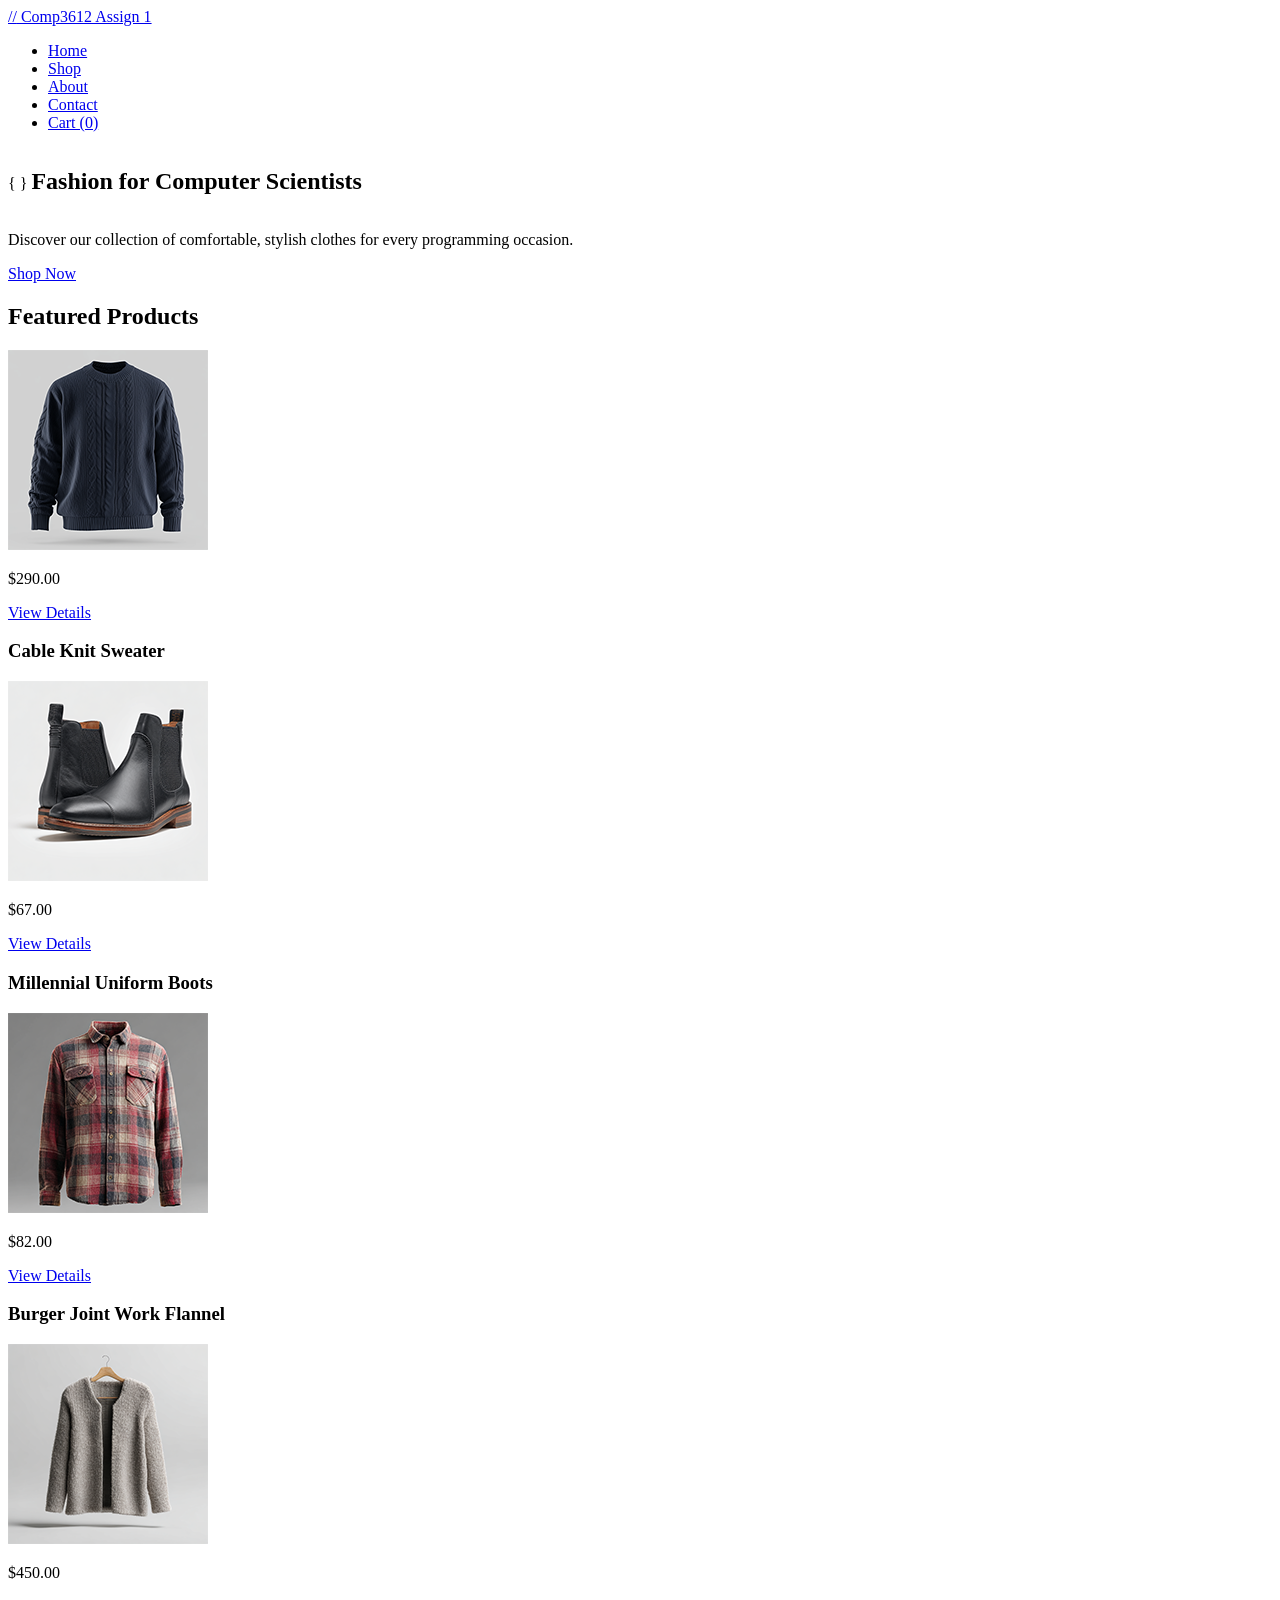
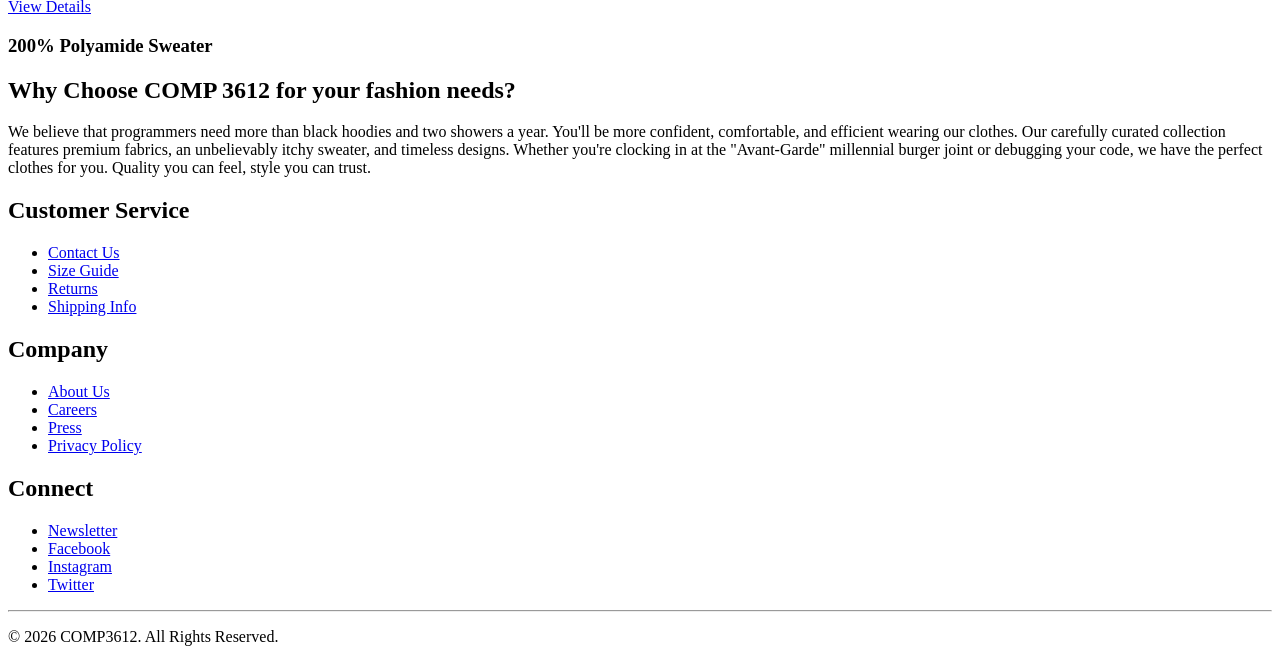
==== index.html @ a73e7484 "finished index.html and now sprucing up about.html" ====
<!DOCTYPE html>
<html lang="en">
<head>
    <meta charset="utf-8">
    <title>Comp 3612 Assign 1 Home</title>
    <link rel="stylesheet" href="a1-styles.css" />
    <meta name = "viewport" content = "width-device-width, initial-scale = 1.0">
</head>
<body>



<header>
    <div>
    <a class = "logo" href = index.html>
        <span class = "two-slashes">//</span>
        Comp3612 Assign 1
    </a>
    </div>
    <nav>
        <ul class = "navigation-bar">
            <li><a href="index.html">Home</a></li>
            <li><a href="#">Shop</a></li>
            <li><a href="about.html">About</a></li>
            <li><a href="#">Contact</a></li>
            <li><a href="#">Cart (0)</a></li>

        </ul>
    </nav>

<main>
    <section class = "hero">
        <span class = " brace left-side-brace" >{</span>
        <span class = "brace right-side-brace" >}</span>
        <h1> Fashion for Computer Scientists</h1>
        <p>Discover our collection of comfortable, stylish clothes for every programming occasion. </p>
        <a href = "#" class="shop-button">Shop Now</a>
    </section>

    <section class = "all-products">
        <h2>Featured Products</h2>
        <div class = "cards">
            <article class = "card">
                <img src = "data/images/003-small-front.png" alt="Cable Knit Sweater">
                <p class = "item-cost">$290.00</p>
                <a href = "product.html" class = "button">View Details</a>
                <h3> Cable Knit Sweater</h3>
            </article>

            <article class = "card">
                <img src = "data/images/008-small-front.png" alt="Lemon Pepper Steppers">
                <p class = "item-cost">$67.00</p>
                <a href = "product.html" class = "button">View Details</a>
                <h3> Millennial Uniform Boots</h3>
            </article>

            <article class = "card">
                <img src = "data/images/011-small-front.png" alt="Millennial Wood Splitter">
                <p class = "item-cost">$82.00</p>
                <a href = "product.html" class = "button">View Details</a>
                <h3>Burger Joint Work Flannel</h3>
            </article>
            
            <article class = "card">
                <img src = "data/images/009-small-front.png" alt="Needle Felted Sweater">
                <p class = "item-cost">$450.00</p>
                <a href = "product.html" class = "button">View Details</a>
                <h3> 200% Polyamide Sweater</h3>
            </article>
    </section>

    <section class  = "why-choose-our-clothing">
        <h2>Why Choose COMP 3612 for your fashion needs?</h2>
        <p> We believe that programmers need more than black hoodies and two showers a year. You'll
            be more confident, comfortable, and efficient wearing our clothes. Our carefully curated collection 
            features premium fabrics, an unbelievably itchy sweater, and timeless designs. 

            Whether you're clocking in at the "Avant-Garde" millennial burger joint or debugging your code,
            we have the perfect clothes for you. Quality you can feel, style you can trust. 
        </p>
    </section>
    </main>

    <footer>
        <div class = "grid-style-container">
            <div class = "grid-box">
                <h2>Customer Service</h2>
                <ul>
                    <li><a href = "#">Contact Us</a></li>
                    <li><a href = "#">Size Guide</a></li>
                    <li><a href = "#">Returns</a></li>
                    <li><a href = "#">Shipping Info</a></li>
                </ul>
            </div>
            <div class = "grid-box">
                <h2>Company</h2>
                <ul>
                    <li><a href = "about.html">About Us</a></li>
                    <li><a href = "#">Careers</a></li>
                    <li><a href = "#">Press</a></li>
                    <li><a href = "#">Privacy Policy</a></li>
                </ul>
            </div>
            <div class = "grid-box">
                <h2>Connect</h2>
                <ul>
                    <li><a href = "#">Newsletter</a></li>
                    <li><a href = "#">Facebook</a></li>
                    <li><a href = "#">Instagram</a></li>
                    <li><a href = "#">Twitter</a></li>
                </ul>
            </div>        
        </div>
            <hr>
            <p>&copy; 2026 COMP3612. All Rights Reserved.</p>

    </footer>
</body>
</html>
---- a1-styles.css ----
.top-nav {
    list-style-type: none;
    display: flex;
    padding: 0rem;
    margin-left: 2rem;
    gap: 2rem;
}

h1 {
    display: inline-flex;
    width: 70%;
}

h1 .bolded-font {
    font-weight: bolder;
}

h1 .top-nav {
    display: inline-flex;

}
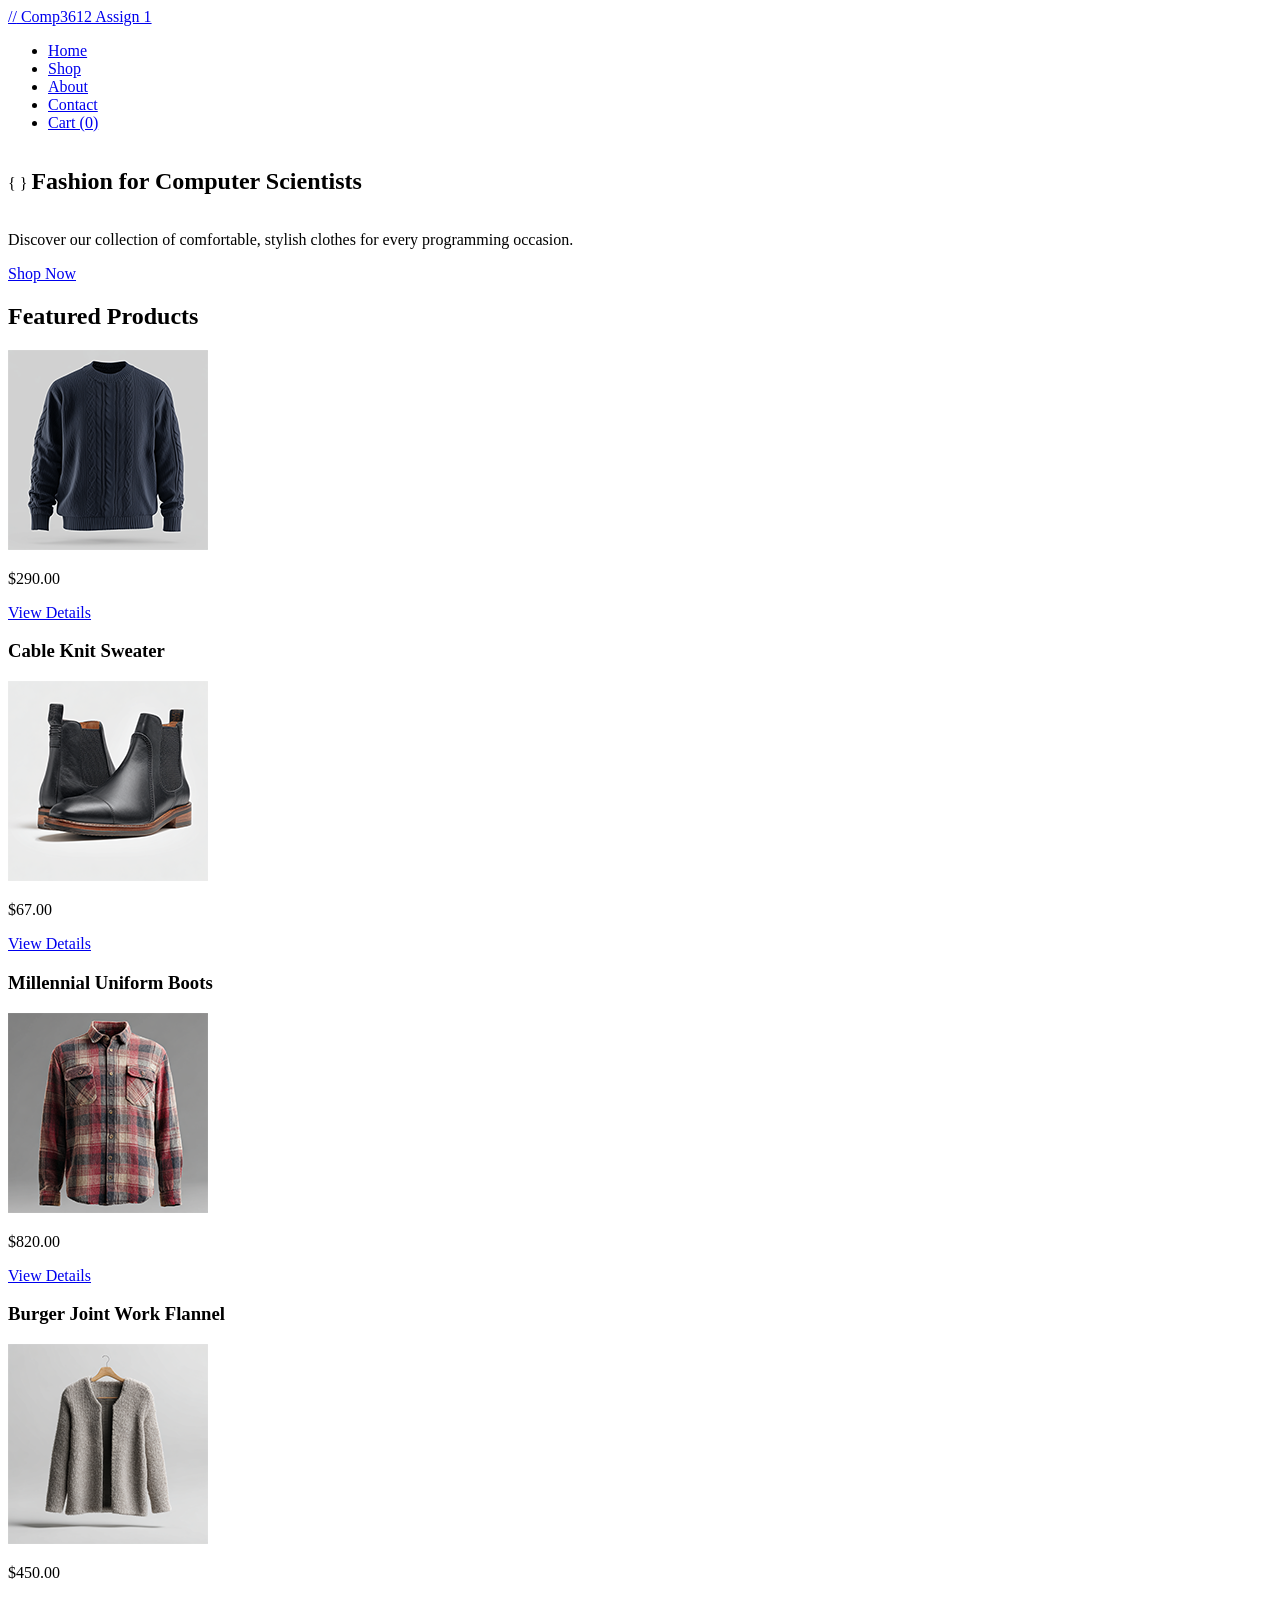
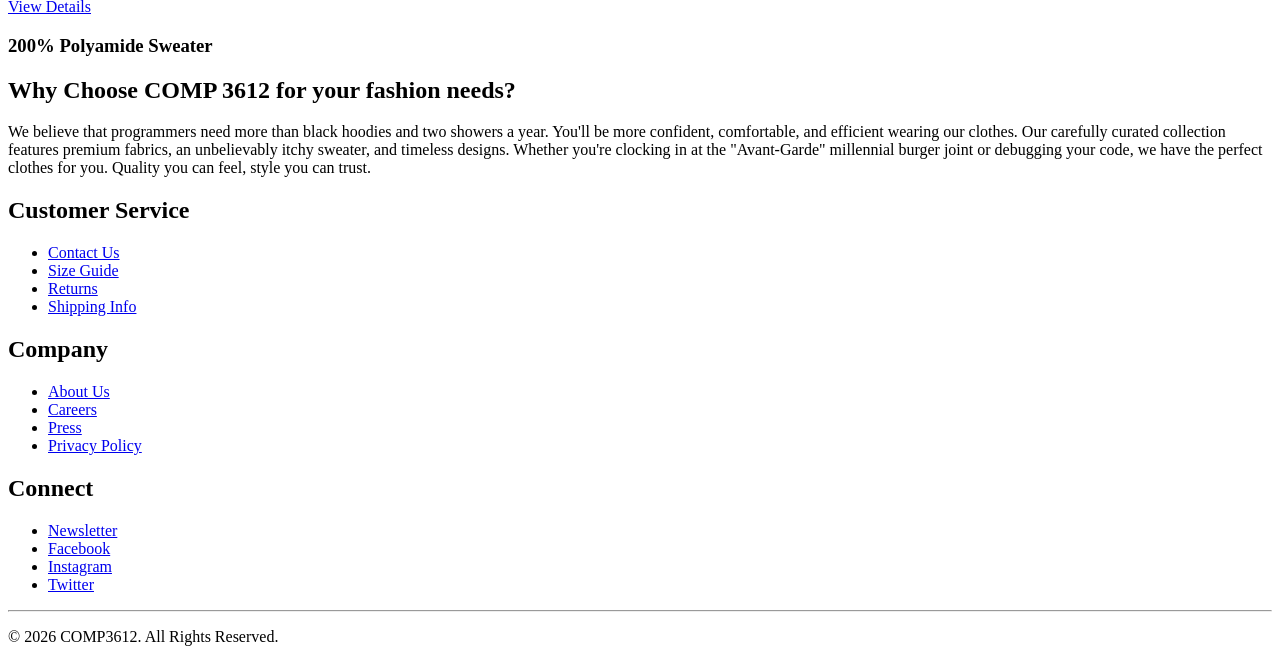
==== commit f052c7e1: "added images for about section, tidied up about." ====
--- a/index.html
+++ b/index.html
@@ -3,7 +3,7 @@
 <head>
     <meta charset="utf-8">
     <title>Comp 3612 Assign 1 Home</title>
-    <link rel="stylesheet" href="a1-styles.css" />
+    <link rel="stylesheet" href="a1-styles.css"/>
     <meta name = "viewport" content = "width-device-width, initial-scale = 1.0">
 </head>
 <body>
@@ -27,6 +27,7 @@
 
         </ul>
     </nav>
+</header>
 
 <main>
     <section class = "hero">
@@ -56,7 +57,7 @@
 
             <article class = "card">
                 <img src = "data/images/011-small-front.png" alt="Millennial Wood Splitter">
-                <p class = "item-cost">$82.00</p>
+                <p class = "item-cost">$820.00</p>
                 <a href = "product.html" class = "button">View Details</a>
                 <h3>Burger Joint Work Flannel</h3>
             </article>
@@ -67,6 +68,7 @@
                 <a href = "product.html" class = "button">View Details</a>
                 <h3> 200% Polyamide Sweater</h3>
             </article>
+        </div>
     </section>
 
     <section class  = "why-choose-our-clothing">
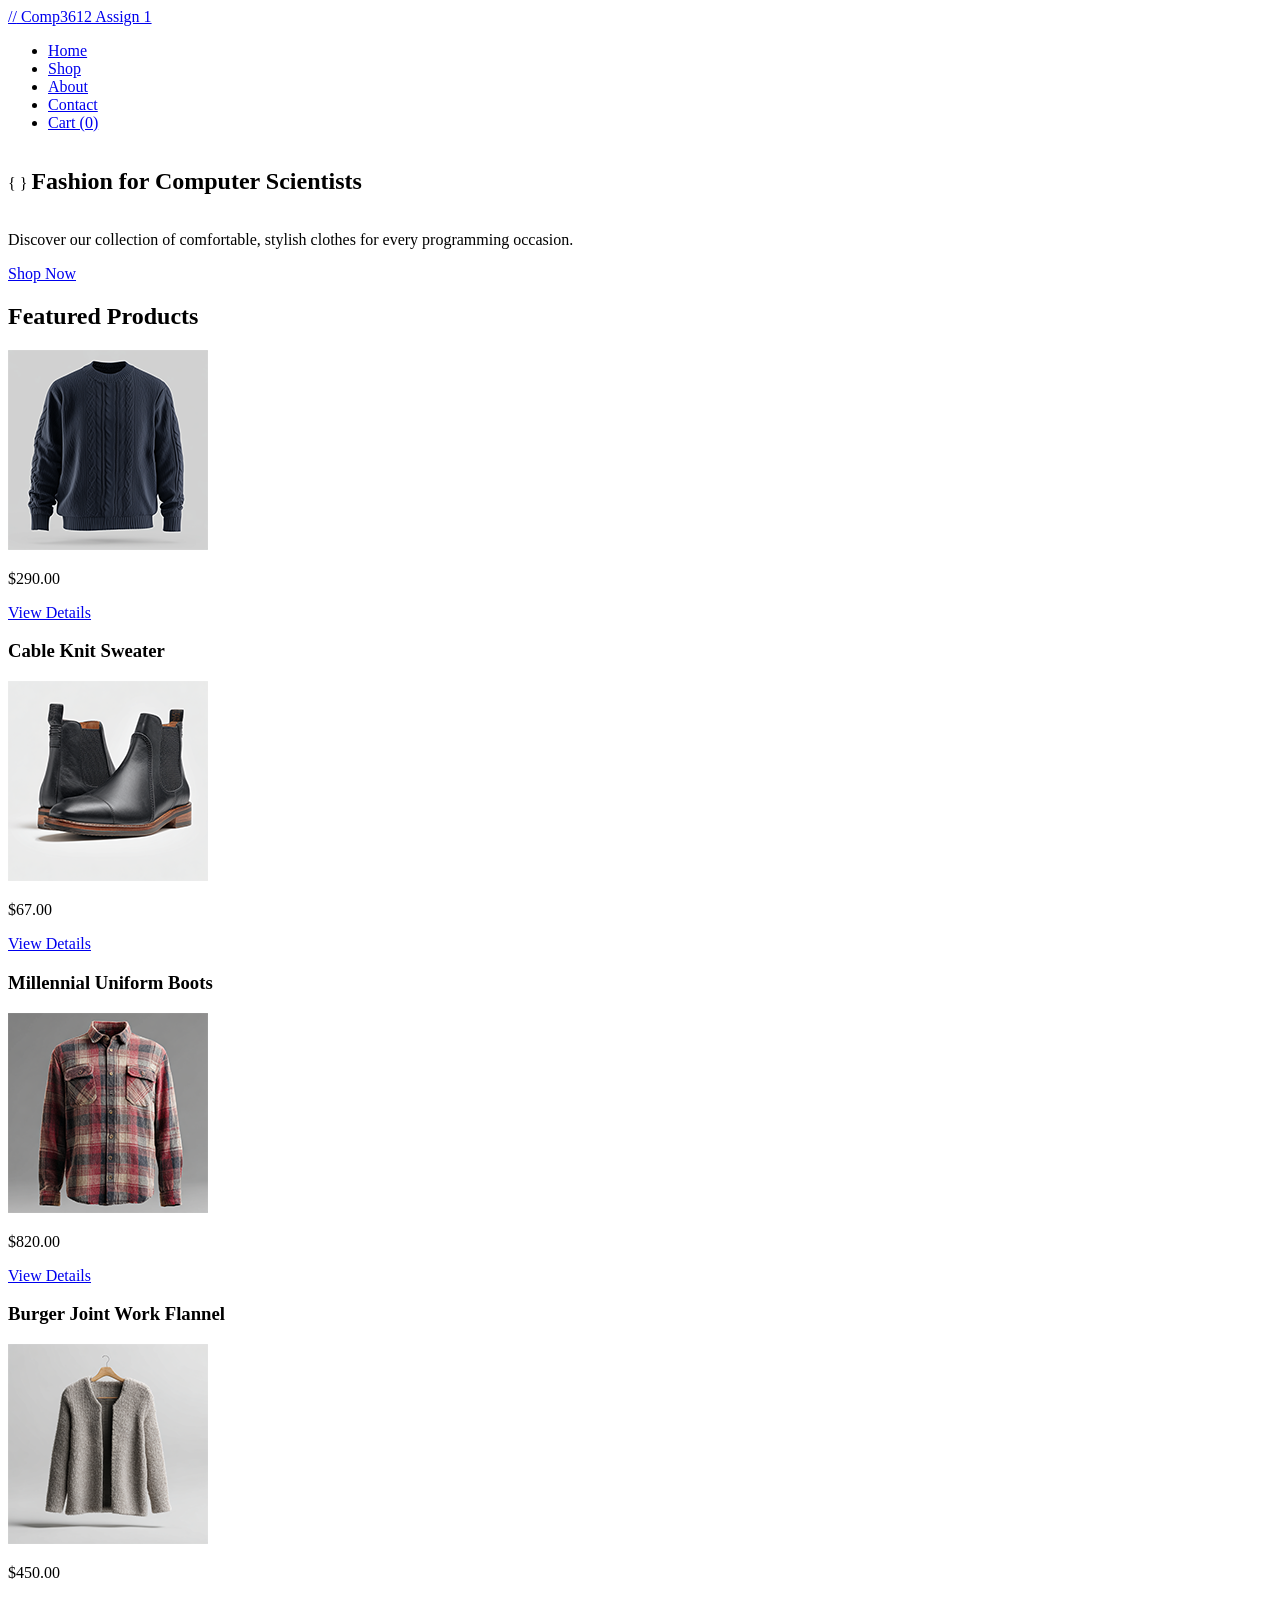
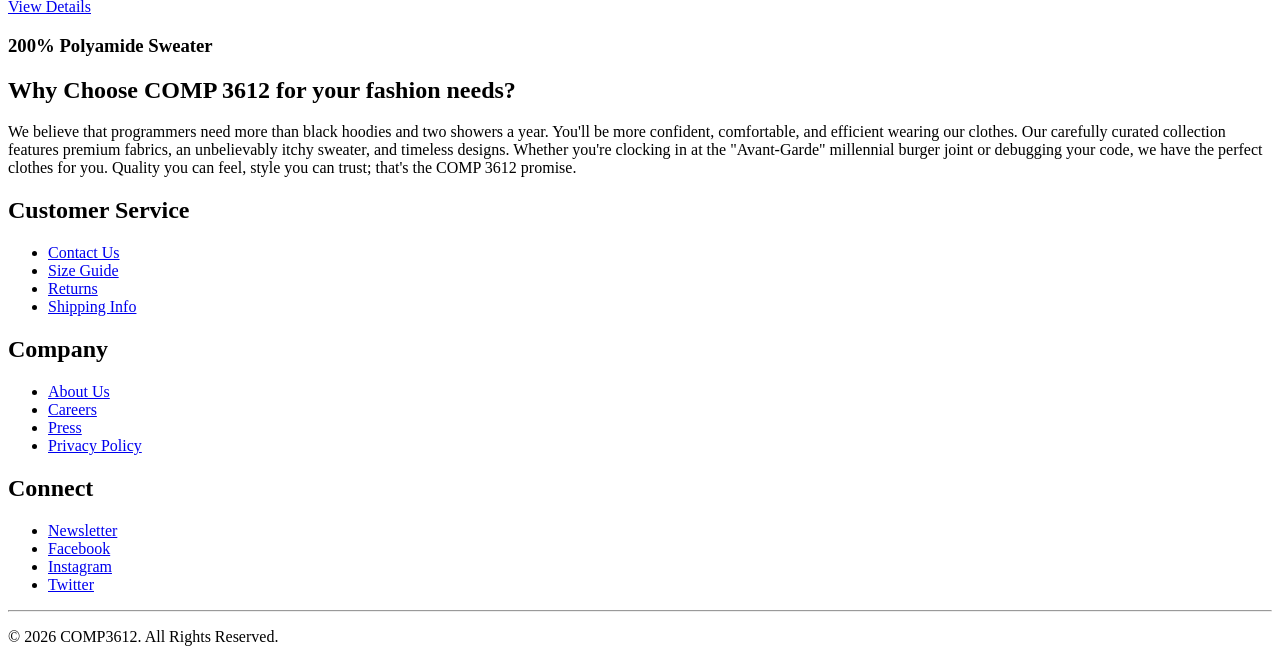
==== commit fe5abde9: "Working on the individual product page... havent even touched css yet. lord help me" ====
--- a/index.html
+++ b/index.html
@@ -2,13 +2,14 @@
 <html lang="en">
 <head>
     <meta charset="utf-8">
-    <title>Comp 3612 Assign 1 Home</title>
+    <title>Home - Comp 3612 Assign 1</title>
     <link rel="stylesheet" href="a1-styles.css"/>
     <meta name = "viewport" content = "width-device-width, initial-scale = 1.0">
 </head>
 <body>
 
-
+<!-- W3c has an html & css validator. I used it to check my syntax!
+https://validator.w3.org/ -->
 
 <header>
     <div>
@@ -78,7 +79,7 @@
             features premium fabrics, an unbelievably itchy sweater, and timeless designs. 
 
             Whether you're clocking in at the "Avant-Garde" millennial burger joint or debugging your code,
-            we have the perfect clothes for you. Quality you can feel, style you can trust. 
+            we have the perfect clothes for you. Quality you can feel, style you can trust; that's the COMP 3612 promise. 
         </p>
     </section>
     </main>
--- a/a1-styles.css
+++ b/a1-styles.css
@@ -17,5 +17,4 @@
 
 h1 .top-nav {
     display: inline-flex;
-
 }
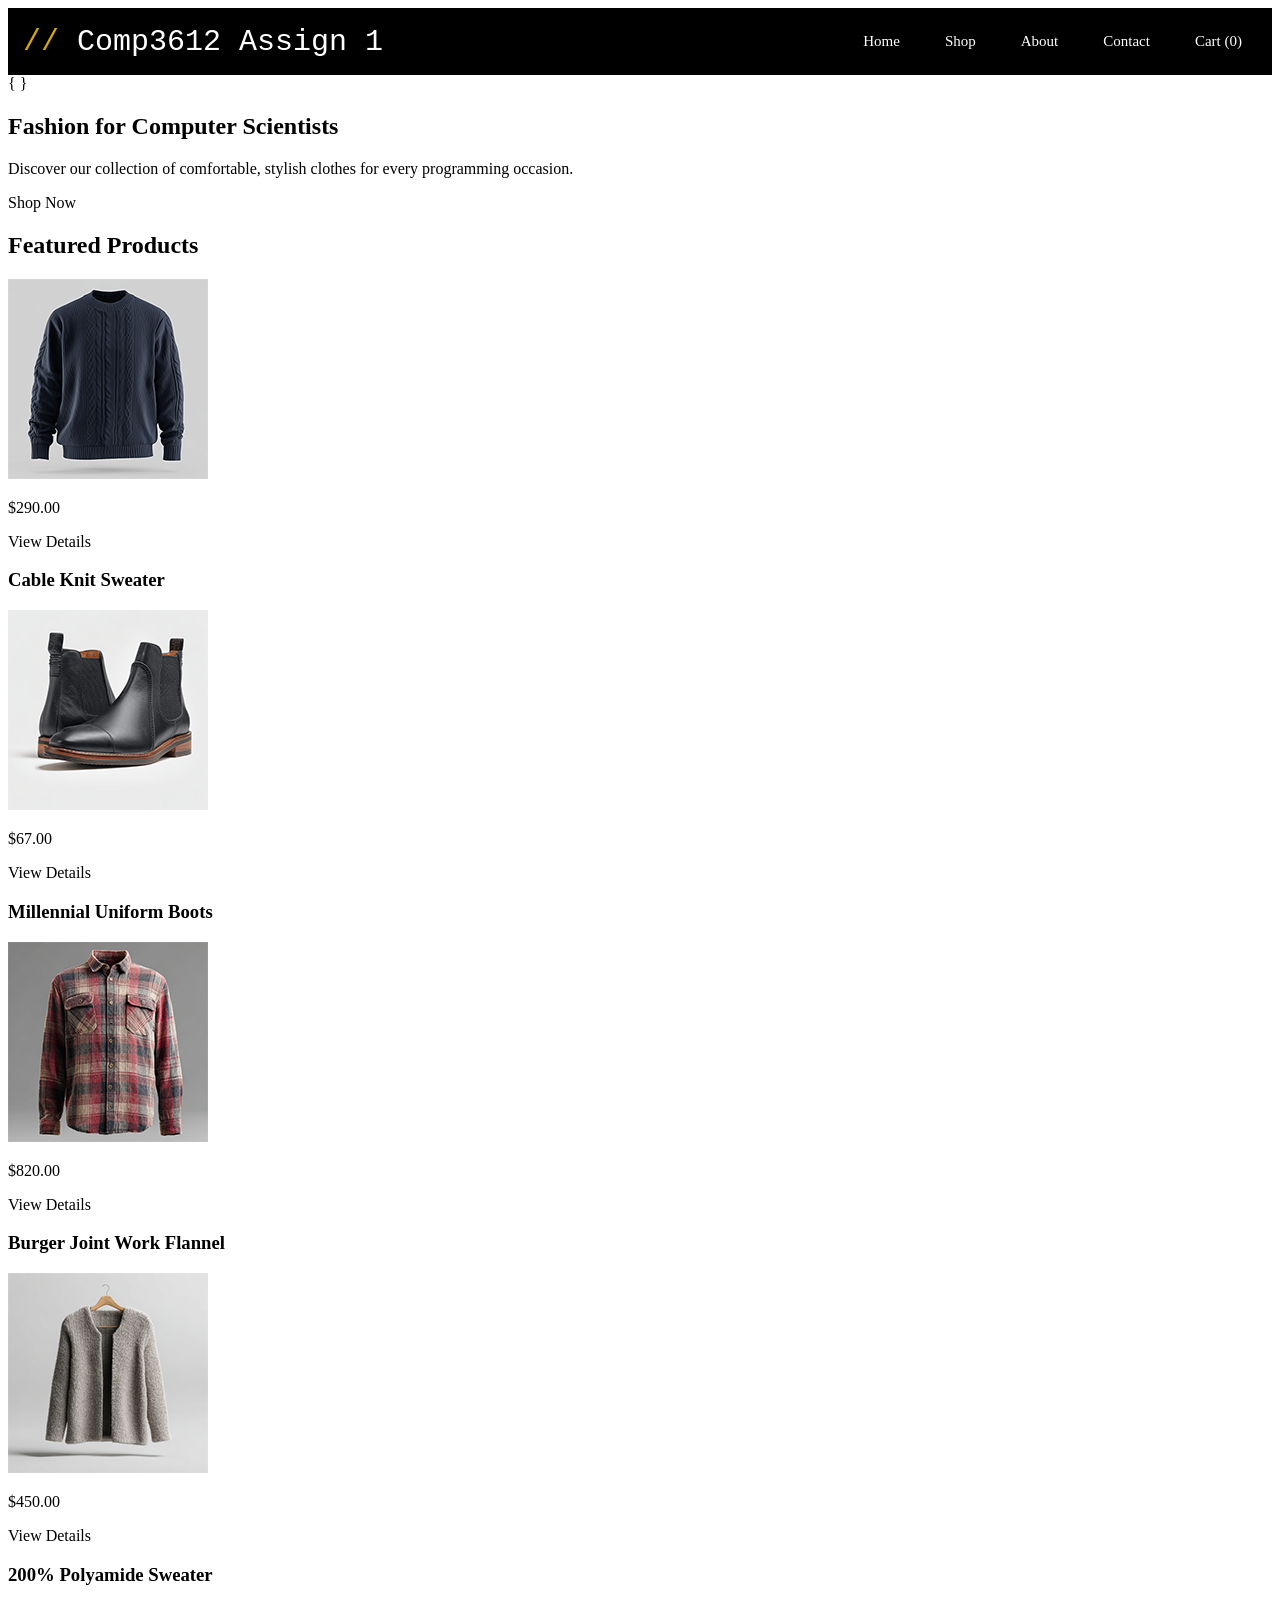
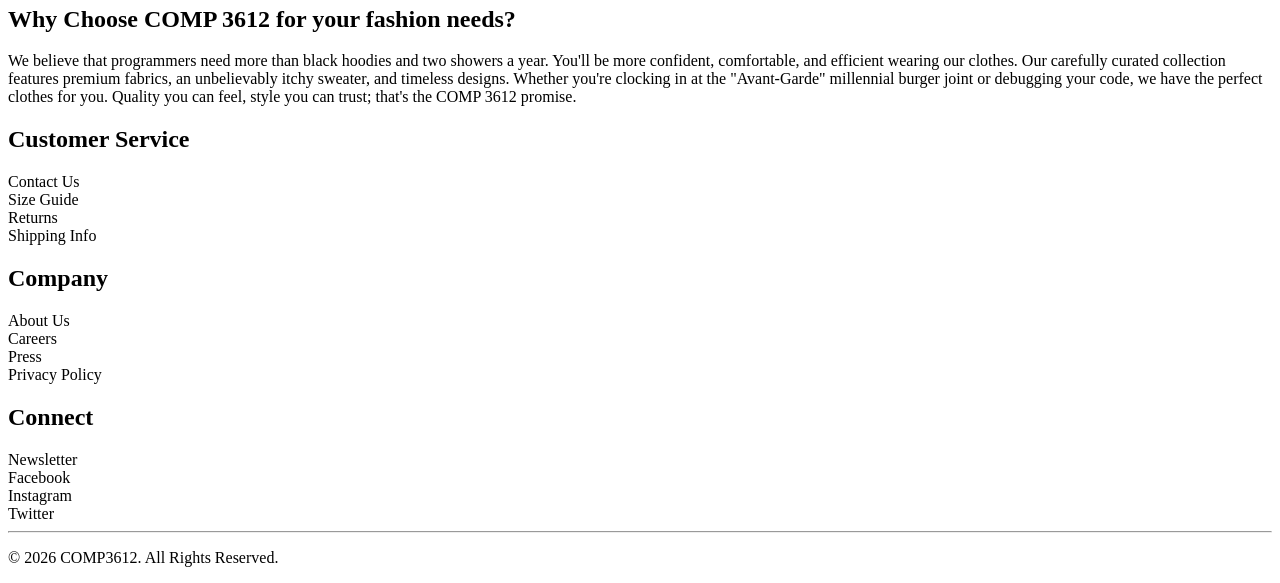
==== commit 73276a67: "finagling with the css... finally! i have set some of the header properties." ====
--- a/index.html
+++ b/index.html
@@ -13,7 +13,7 @@
 
 <header>
     <div>
-    <a class = "logo" href = index.html>
+    <a class = "logo" href = "index.html">
         <span class = "two-slashes">//</span>
         Comp3612 Assign 1
     </a>
--- a/a1-styles.css
+++ b/a1-styles.css
@@ -1,20 +1,55 @@
-.top-nav {
-    list-style-type: none;
-    display: flex;
-    padding: 0rem;
-    margin-left: 2rem;
-    gap: 2rem;
+/* <!-- W3c has an html & css validator. I used it to check my syntax!
+https://jigsaw.w3.org/css-validator/ */
+
+a{
+    color: inherit; 
+    text-decoration: none;
 }
 
-h1 {
-    display: inline-flex;
-    width: 70%;
+* {
+    box-sizing: border-box;
+} /* what this does is it makes the box sizes pre-specified. */
+
+ul {
+    list-style-type: none;
+    padding: 0;
+    margin: 0;
 }
 
-h1 .bolded-font {
-    font-weight: bolder;
+header {
+    background-color: black;
+    color: white;
+    display: flex;
+    justify-content: space-between;
+    align-items: center;
+    padding: 15px;
 }
 
-h1 .top-nav {
-    display: inline-flex;
+header ul {
+    display: flex;
+    gap: 15px;
+    font-size: 15px;
+}
+
+header ul a {
+    display: inline-block;
+    padding: 10px 15px;
+    border-radius: 4px;
+}
+
+header ul a:hover {
+    color: #d6a419;
+    background-color: #34495e;
+
+}
+
+header ul a.current {
+    background-color: #34495e;
+}
+.logo{
+    font-size: 30px;
+    font-family: monospace;
+}
+.two-slashes{
+    color:#d6a419;
 }
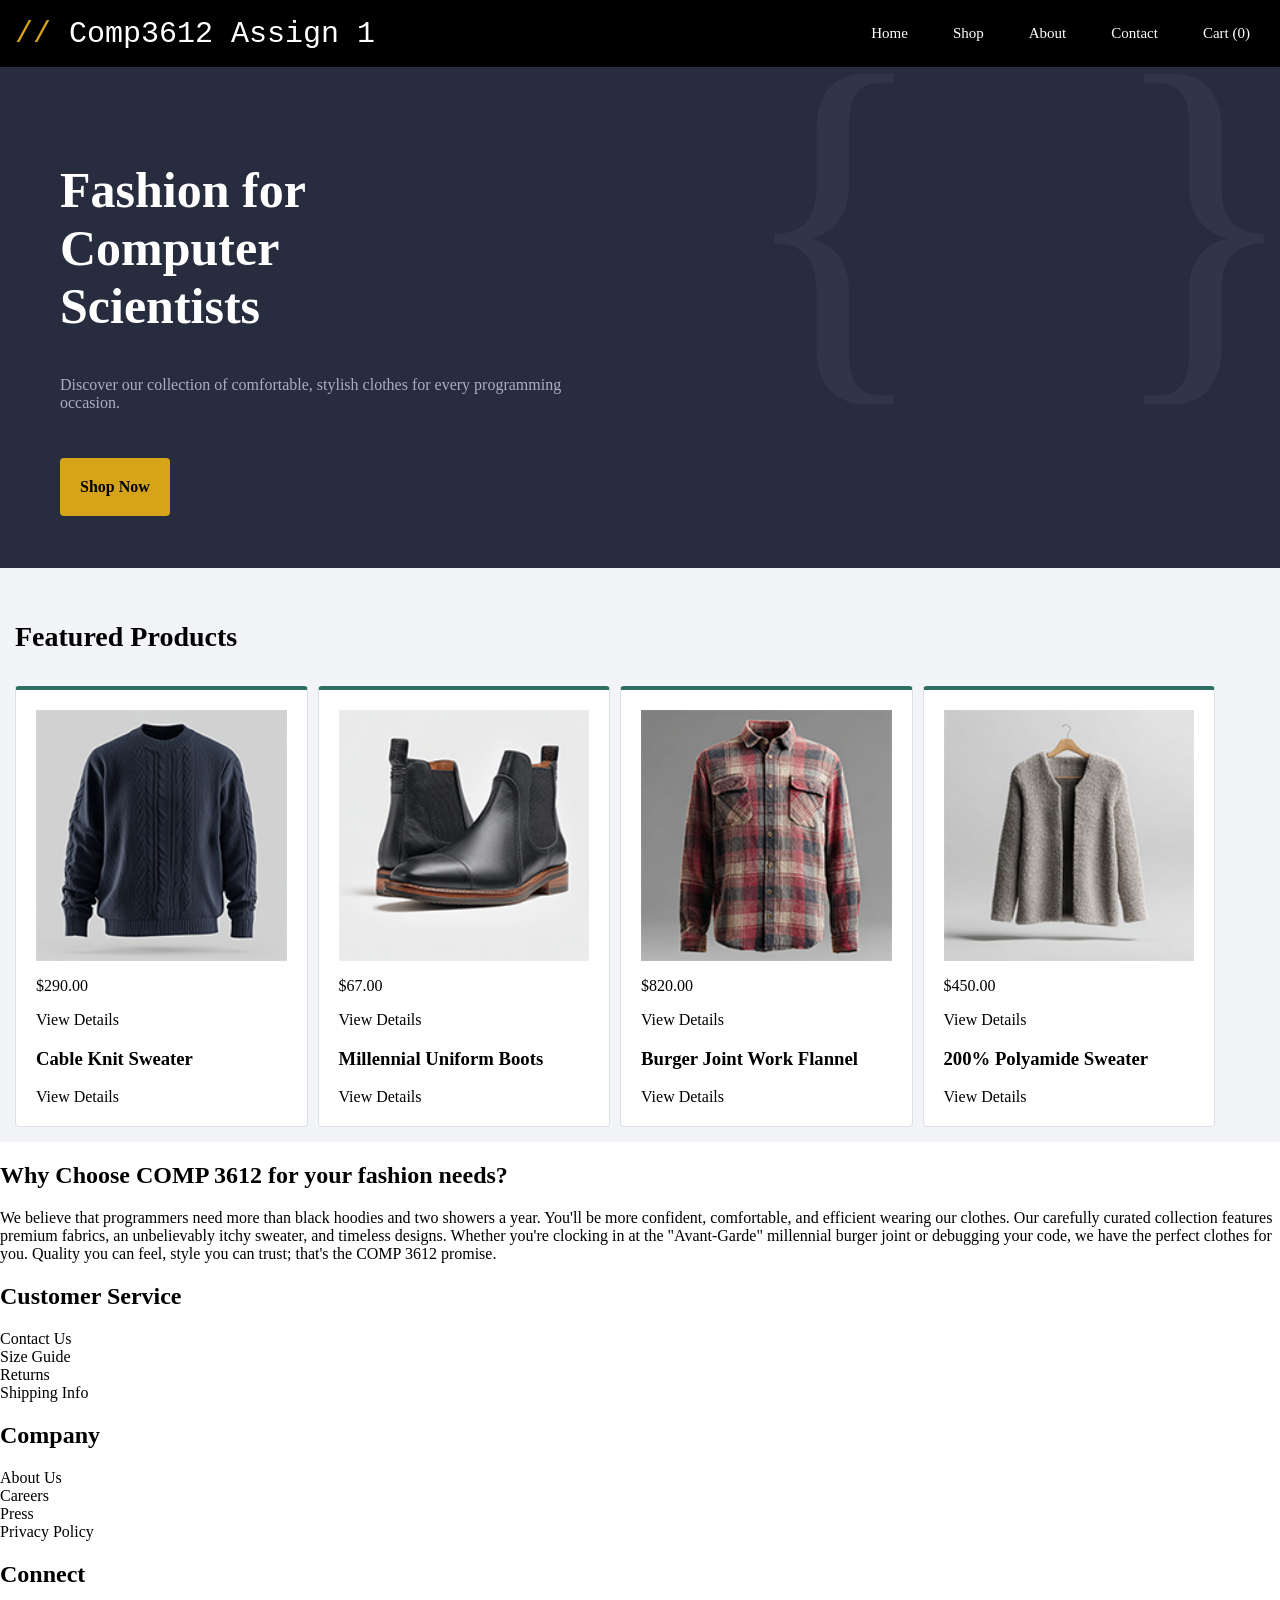
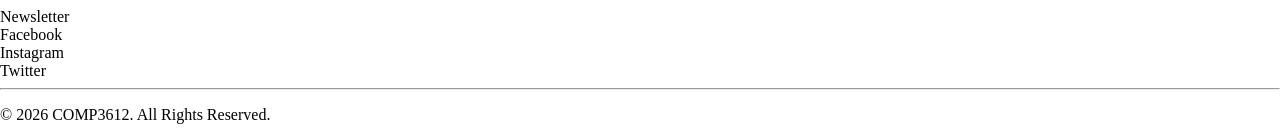
==== commit 3d94acf3: "figured out how z index works, added missing "view details" buttons for cards." ====
--- a/index.html
+++ b/index.html
@@ -47,6 +47,7 @@
                 <p class = "item-cost">$290.00</p>
                 <a href = "product.html" class = "button">View Details</a>
                 <h3> Cable Knit Sweater</h3>
+                <a href="product.html" class="button">View Details</a>
             </article>
 
             <article class = "card">
@@ -54,6 +55,7 @@
                 <p class = "item-cost">$67.00</p>
                 <a href = "product.html" class = "button">View Details</a>
                 <h3> Millennial Uniform Boots</h3>
+                <a href="#" class="button">View Details</a>
             </article>
 
             <article class = "card">
@@ -61,6 +63,7 @@
                 <p class = "item-cost">$820.00</p>
                 <a href = "product.html" class = "button">View Details</a>
                 <h3>Burger Joint Work Flannel</h3>
+                <a href="#" class="button">View Details</a>
             </article>
             
             <article class = "card">
@@ -68,7 +71,8 @@
                 <p class = "item-cost">$450.00</p>
                 <a href = "product.html" class = "button">View Details</a>
                 <h3> 200% Polyamide Sweater</h3>
-            </article>
+                <a href="#" class="button">View Details</a>
+            </article>  
         </div>
     </section>
 
--- a/a1-styles.css
+++ b/a1-styles.css
@@ -4,6 +4,13 @@
 a{
     color: inherit; 
     text-decoration: none;
+}
+
+body {
+    margin: 0;
+    font-family: Georgia, 'Times New Roman', Times, serif;
+    z-index: -5;
+    position: absolute;
 }
 
 * {
@@ -38,13 +45,11 @@
 }
 
 header ul a:hover {
-    color: #d6a419;
-    background-color: #34495e;
-
+    background-color: #34495E;
 }
 
 header ul a.current {
-    background-color: #34495e;
+    background-color: #34495E;
 }
 .logo{
     font-size: 30px;
@@ -52,4 +57,94 @@
 }
 .two-slashes{
     color:#d6a419;
+}
+
+/* Header done... LFG(let's FREAKING go). */
+/* all colours attained from using colour dropper.  */
+.hero {
+    position: relative;
+    overflow: hidden;
+    padding: 52px;
+    background-color: #272D3F;
+    padding-left: 60px;
+    z-index: -3;
+} 
+.hero .brace {
+    font-family: Georgia, 'Times New Roman', Times, serif;
+    position: absolute;
+    top: -50px;
+    font-size: 400px;
+    line-height: 1;
+    color: #303647;
+    z-index: -2;
+}
+/* z index was learned from w3c
+https://www.w3schools.com/css/css_z-index.asp*/
+
+.right-side-brace {
+    right: -20px;
+}
+
+
+.left-side-brace {
+    right: 350px;
+}
+
+.hero h1 {
+    font-size: 50px;
+    color: white;
+    font-family: Georgia, 'Times New Roman', Times, serif;
+    max-width: 415px;
+}
+
+.hero p {
+    color: #A9AEC0;
+    max-width: 530px;
+}
+
+.hero .shop-button {
+    display: inline-block;
+    margin-top: 30px;
+    border-radius: 4px;
+    background-color: #D6A419   ;
+    color: black;
+    font-weight: bold;
+    padding: 20px;
+}
+
+.all-products {
+    padding: 15px;
+    background-color: #F3F4F7;
+}
+.all-products h2 {
+    font-family: Georgia, 'Times New Roman', Times, serif;
+    font-size: 28px;
+    font-weight: bold;
+    padding-bottom: 10px;
+    padding-top: 15px;
+}
+
+/* card section */
+
+.cards {
+    display: grid;
+    grid-template-columns: 1fr 1fr 1fr 1fr;
+    gap: 10px;
+    max-width: 1200px;
+}
+
+.card {
+    background-color: #FFFFFF;
+    padding: 20px;
+    border: 1px solid #DCDFE6;
+    border-top: 4px solid #2F6F63;
+    border-radius: 4px;
+    min-height: 400px;
+    display: flex;
+    flex-direction: column;
+}
+
+.card:hover {
+    border: 1px solid black;
+    border-top: 3px solid #D6A419;
 }
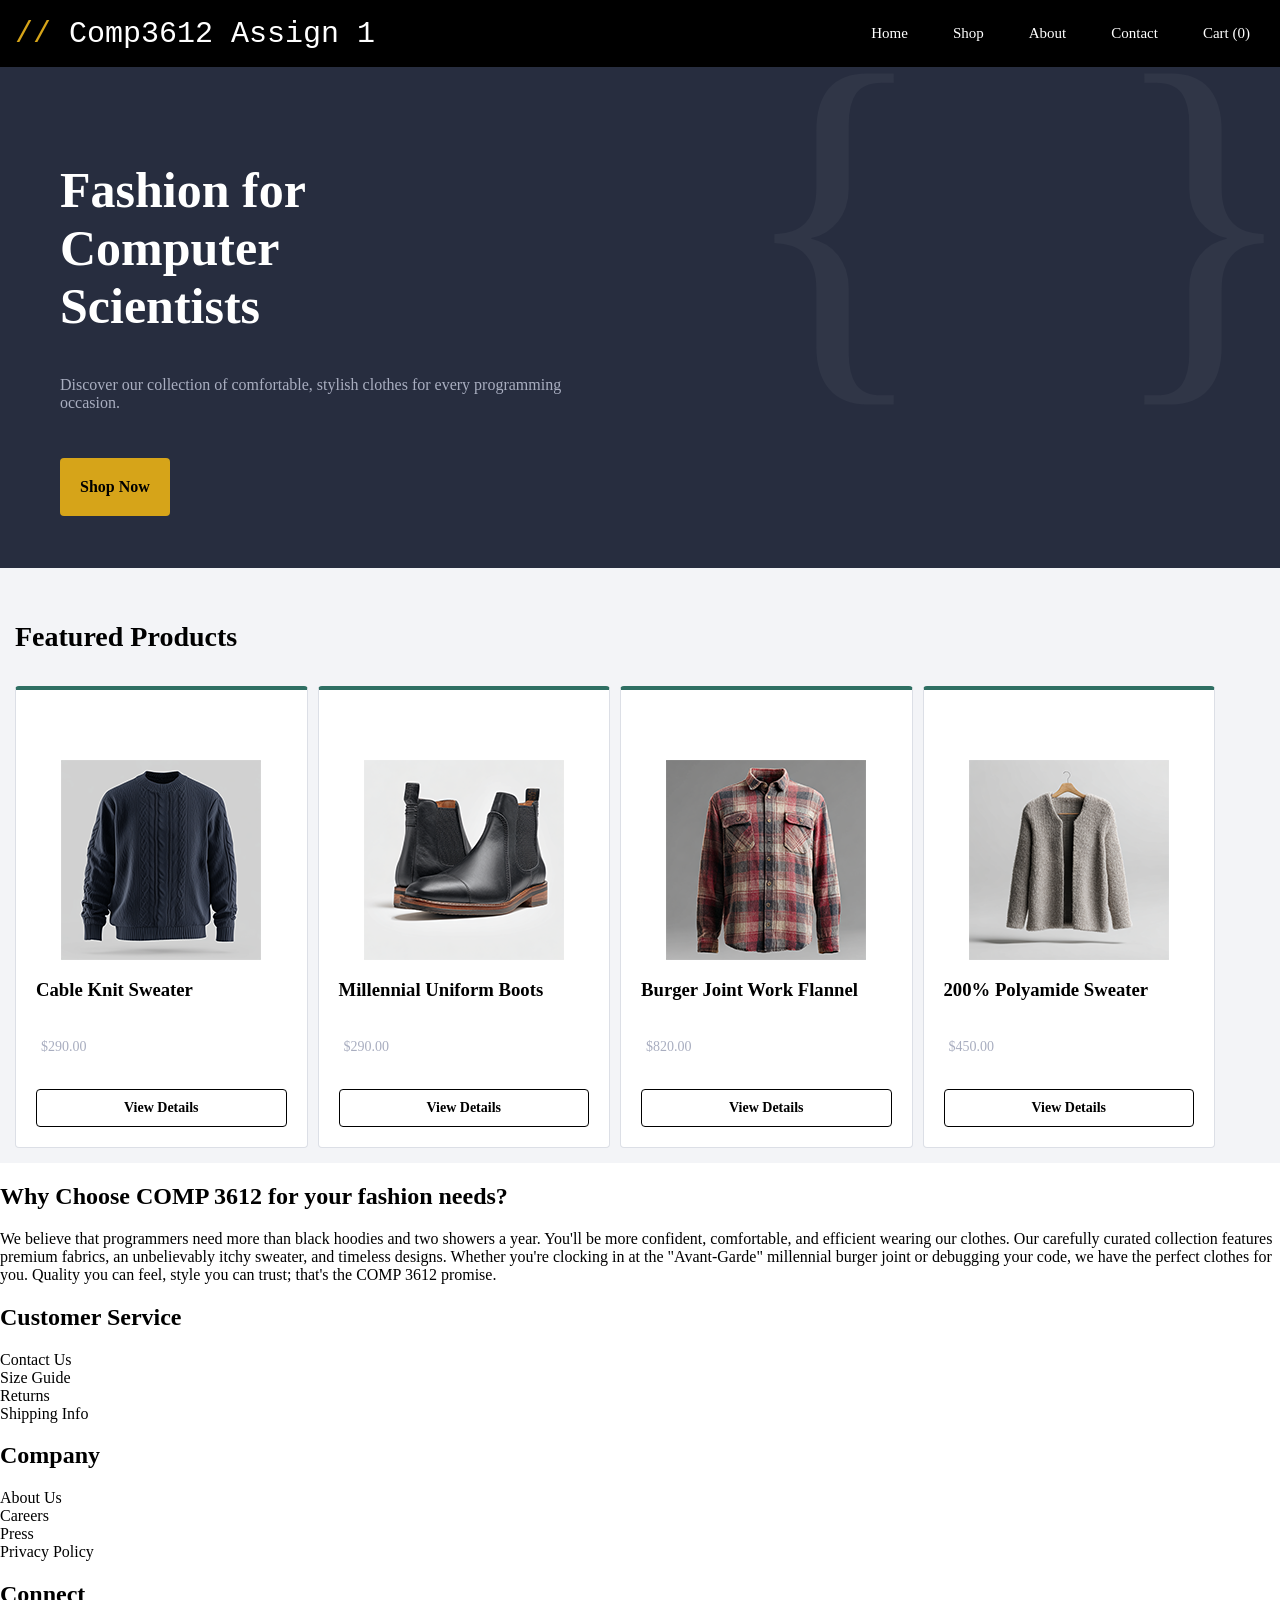
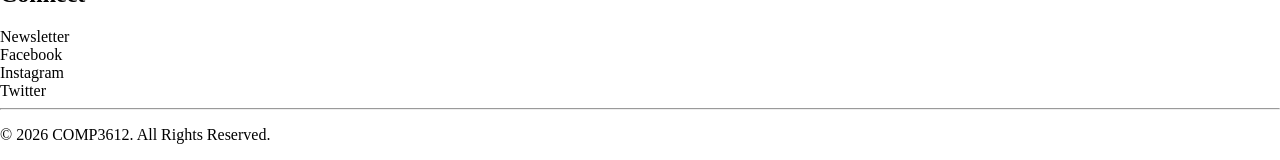
==== commit 615ad252: "messing with buttons and cards" ====
--- a/index.html
+++ b/index.html
@@ -44,33 +44,29 @@
         <div class = "cards">
             <article class = "card">
                 <img src = "data/images/003-small-front.png" alt="Cable Knit Sweater">
-                <p class = "item-cost">$290.00</p>
-                <a href = "product.html" class = "button">View Details</a>
                 <h3> Cable Knit Sweater</h3>
+                <p class = "item-cost">$290.00</p>                
                 <a href="product.html" class="button">View Details</a>
             </article>
 
             <article class = "card">
                 <img src = "data/images/008-small-front.png" alt="Lemon Pepper Steppers">
-                <p class = "item-cost">$67.00</p>
-                <a href = "product.html" class = "button">View Details</a>
                 <h3> Millennial Uniform Boots</h3>
+                <p class = "item-cost">$290.00</p>
                 <a href="#" class="button">View Details</a>
             </article>
 
             <article class = "card">
                 <img src = "data/images/011-small-front.png" alt="Millennial Wood Splitter">
+                <h3>Burger Joint Work Flannel</h3>
                 <p class = "item-cost">$820.00</p>
-                <a href = "product.html" class = "button">View Details</a>
-                <h3>Burger Joint Work Flannel</h3>
                 <a href="#" class="button">View Details</a>
             </article>
             
             <article class = "card">
                 <img src = "data/images/009-small-front.png" alt="Needle Felted Sweater">
+                <h3> 200% Polyamide Sweater</h3>
                 <p class = "item-cost">$450.00</p>
-                <a href = "product.html" class = "button">View Details</a>
-                <h3> 200% Polyamide Sweater</h3>
                 <a href="#" class="button">View Details</a>
             </article>  
         </div>
--- a/a1-styles.css
+++ b/a1-styles.css
@@ -139,12 +139,41 @@
     border: 1px solid #DCDFE6;
     border-top: 4px solid #2F6F63;
     border-radius: 4px;
+    display: flex;
     min-height: 400px;
-    display: flex;
     flex-direction: column;
 }
 
 .card:hover {
     border: 1px solid black;
     border-top: 3px solid #D6A419;
-}+}
+
+.card img {
+    background-color: #F3F4F7;
+    display: block; 
+    max-width: 100%;
+    margin: 0 auto;
+    margin-top: 50px;
+}
+.card .button {
+    color: black;
+    border: 1px solid black;
+    border-radius: 4px;
+    display: block;
+    text-align: center;
+    font-weight: bold;
+    font-size: 14px;
+    background-color: #FFFFFF;
+    padding: 10px;
+    margin-top: 15px;
+}
+.card .button:hover {
+    background-color: black;
+    color: white;
+}
+.card .item-cost {
+    color: #A9AEC0;
+    padding: 5px;
+    font-size: 14px;
+}   
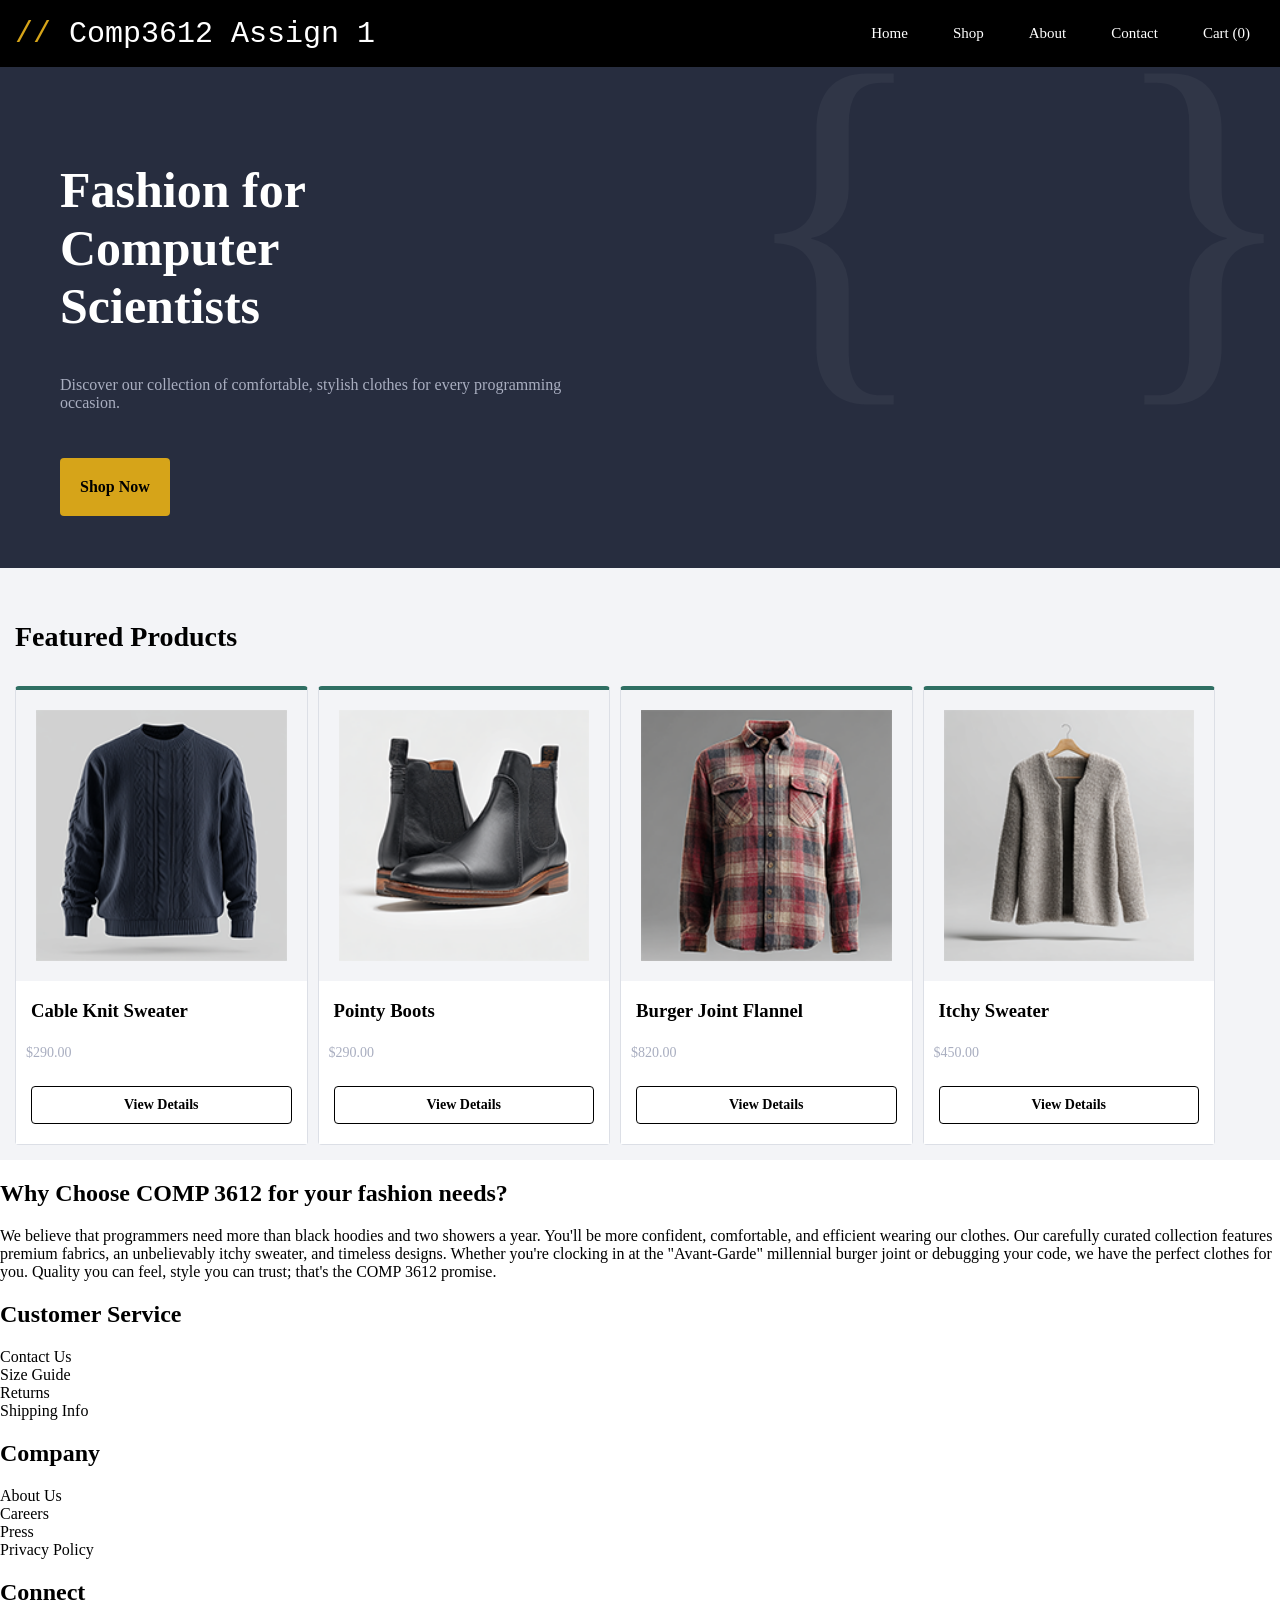
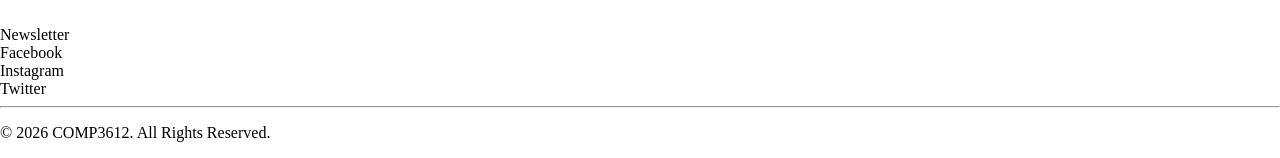
==== commit 54ef8266: "spent an entire hour correcting an issue that was due to incorrect cascading. fixed errors with figc" ====
--- a/index.html
+++ b/index.html
@@ -44,30 +44,38 @@
         <div class = "cards">
             <article class = "card">
                 <img src = "data/images/003-small-front.png" alt="Cable Knit Sweater">
-                <h3> Cable Knit Sweater</h3>
-                <p class = "item-cost">$290.00</p>                
-                <a href="product.html" class="button">View Details</a>
+                <div class = "figcaption">
+                    <h3> Cable Knit Sweater</h3>
+                    <p class = "item-cost">$290.00</p>                
+                    <a href="product.html" class="button">View Details</a>
+                </div>
             </article>
 
             <article class = "card">
                 <img src = "data/images/008-small-front.png" alt="Lemon Pepper Steppers">
-                <h3> Millennial Uniform Boots</h3>
-                <p class = "item-cost">$290.00</p>
-                <a href="#" class="button">View Details</a>
+                <div class = "figcaption">
+                    <h3> Pointy Boots</h3>
+                    <p class = "item-cost">$290.00</p>
+                    <a href="#" class="button">View Details</a>
+                </div>
             </article>
 
             <article class = "card">
                 <img src = "data/images/011-small-front.png" alt="Millennial Wood Splitter">
-                <h3>Burger Joint Work Flannel</h3>
-                <p class = "item-cost">$820.00</p>
-                <a href="#" class="button">View Details</a>
+                <div class = "figcaption">
+                    <h3>Burger Joint Flannel</h3>
+                    <p class = "item-cost">$820.00</p>
+                    <a href="#" class="button">View Details</a>
+                </div>
             </article>
             
             <article class = "card">
                 <img src = "data/images/009-small-front.png" alt="Needle Felted Sweater">
-                <h3> 200% Polyamide Sweater</h3>
-                <p class = "item-cost">$450.00</p>
-                <a href="#" class="button">View Details</a>
+                <div class = "figcaption">
+                    <h3> Itchy Sweater</h3>
+                    <p class = "item-cost">$450.00</p>
+                    <a href="#" class="button">View Details</a>
+                </div>
             </article>  
         </div>
     </section>
--- a/a1-styles.css
+++ b/a1-styles.css
@@ -134,8 +134,7 @@
 }
 
 .card {
-    background-color: #FFFFFF;
-    padding: 20px;
+    background-color: #F3F4F7;
     border: 1px solid #DCDFE6;
     border-top: 4px solid #2F6F63;
     border-radius: 4px;
@@ -152,10 +151,11 @@
 .card img {
     background-color: #F3F4F7;
     display: block; 
-    max-width: 100%;
-    margin: 0 auto;
-    margin-top: 50px;
+    /* max-width: 100%;
+    size: auto; */
+    padding: 20px;
 }
+
 .card .button {
     color: black;
     border: 1px solid black;
@@ -166,7 +166,10 @@
     font-size: 14px;
     background-color: #FFFFFF;
     padding: 10px;
-    margin-top: 15px;
+    margin-top: auto;
+    margin-left: 15px;
+    margin-right: 15px;
+    margin-bottom: 20px;
 }
 .card .button:hover {
     background-color: black;
@@ -176,4 +179,16 @@
     color: #A9AEC0;
     padding: 5px;
     font-size: 14px;
-}   +    text-align: left;
+    padding-left: 10px;
+    margin-bottom: 20px;
+}
+.card h3 {
+    margin-left: 15px;
+}
+
+.figcaption {
+    background-color: white;
+    display: block;
+    padding: 0%;
+}
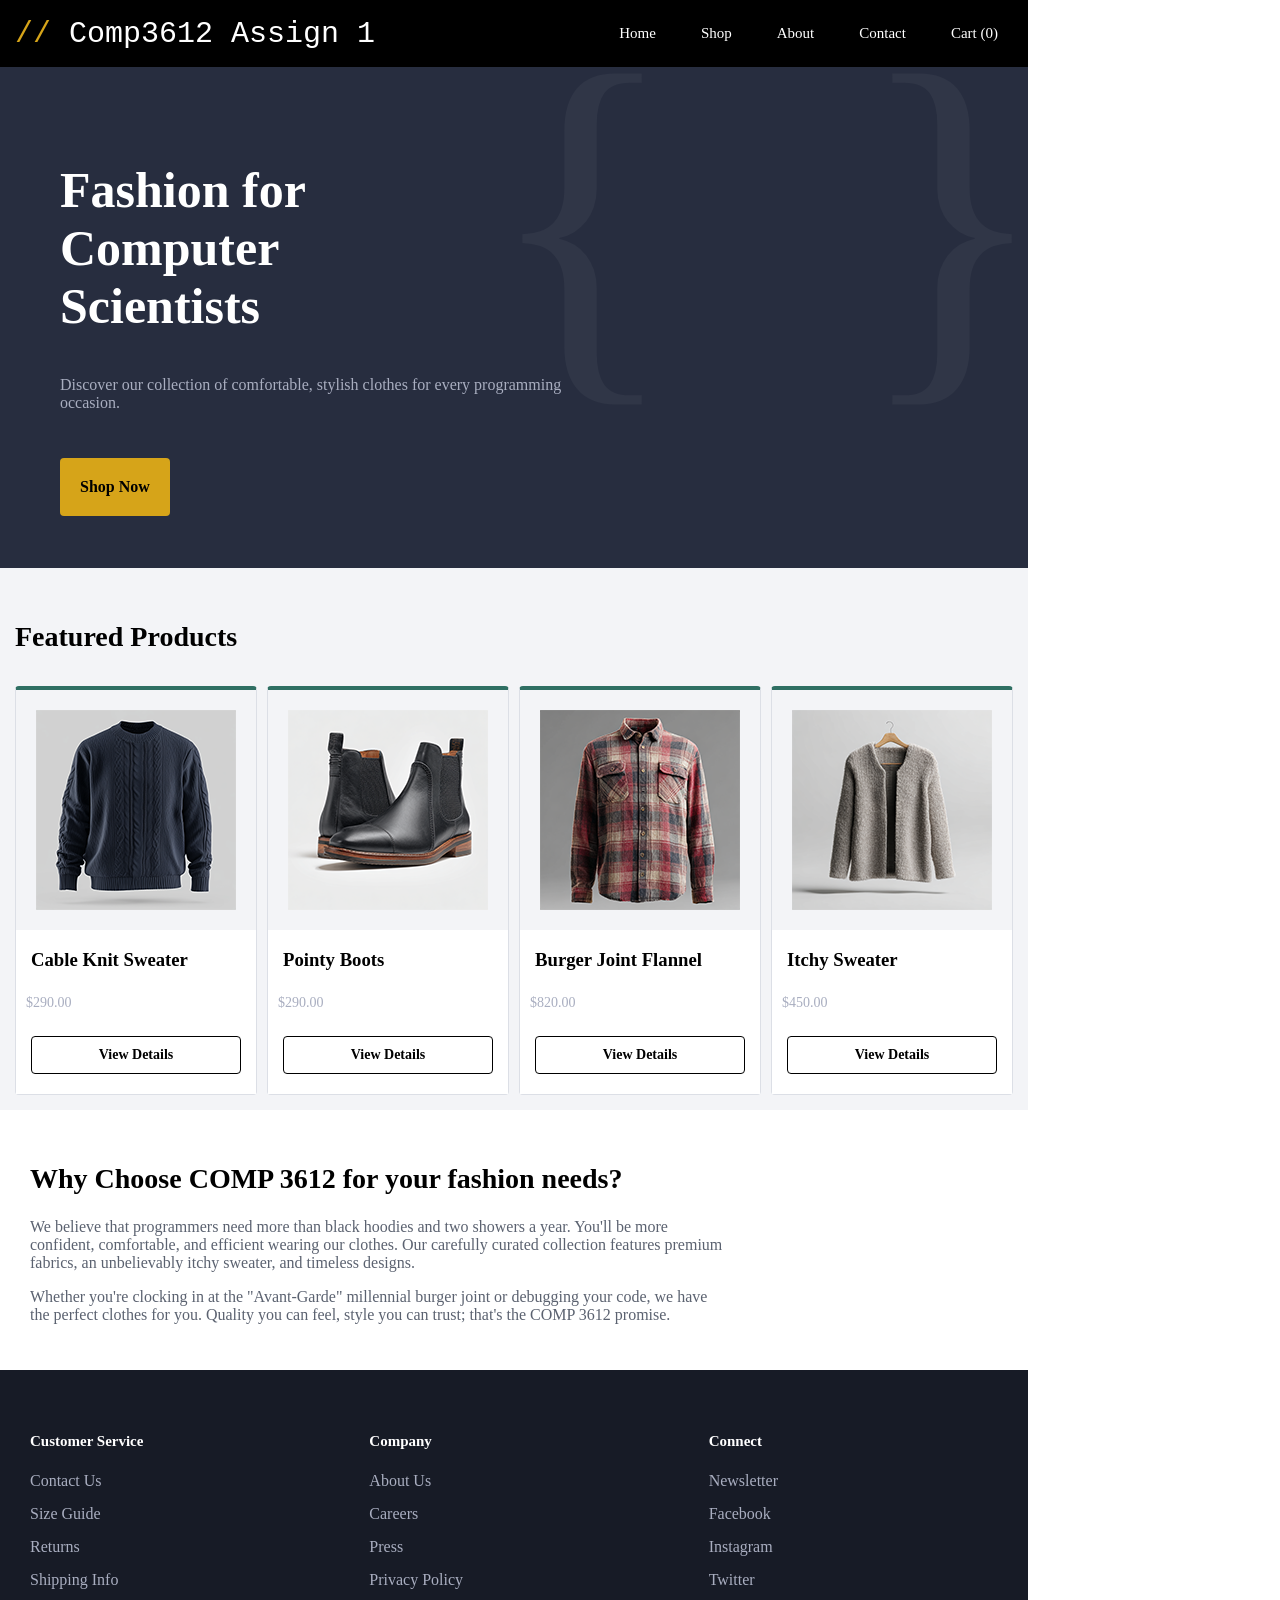
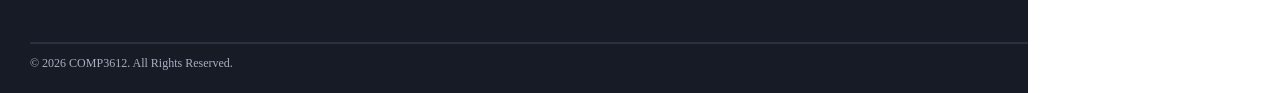
==== commit 0598e07a: "completed formatting for index.html." ====
--- a/index.html
+++ b/index.html
@@ -85,7 +85,8 @@
         <p> We believe that programmers need more than black hoodies and two showers a year. You'll
             be more confident, comfortable, and efficient wearing our clothes. Our carefully curated collection 
             features premium fabrics, an unbelievably itchy sweater, and timeless designs. 
-
+        </p>    
+        <p>
             Whether you're clocking in at the "Avant-Garde" millennial burger joint or debugging your code,
             we have the perfect clothes for you. Quality you can feel, style you can trust; that's the COMP 3612 promise. 
         </p>
--- a/a1-styles.css
+++ b/a1-styles.css
@@ -191,4 +191,65 @@
     background-color: white;
     display: block;
     padding: 0%;
+}
+
+.why-choose-our-clothing {
+    padding: 30px;
+    background-color: white;
+}
+
+.why-choose-our-clothing h2{
+    font-family: Georgia, serif;
+    font-size: 28px;
+    color: black;
+}
+
+.why-choose-our-clothing p{
+    color: #5b6270;
+    max-width: 700px;
+    
+}
+
+/* footer time */
+
+footer {
+    background-color: #171B26;
+    padding-bottom: 10px;
+    padding-left: 30px;
+    padding-top: 50px;
+}
+
+footer .grid-style-container {
+    display: grid;
+    grid-template-columns: 1fr 1fr 1fr;
+    gap: 20px;
+}
+
+footer .grid-box {
+    padding-bottom: 30px;
+}
+
+ footer h2 {
+    color: white;
+    font-weight: bold;
+    font-size: 15px;
+    padding-bottom: 10px;
+    font-family: Georgia, 'Times New Roman', Times, serif;
+ }
+
+ footer ul {
+    color: #A9AEC0;
+ }
+
+ footer .grid-box li {
+    padding-bottom: 15px;
+ }
+
+ footer hr {
+    border: 1px solid #2A3040;
+ }
+
+footer p{
+    font-size:12px;
+    color: #A9AEC0;
 }
